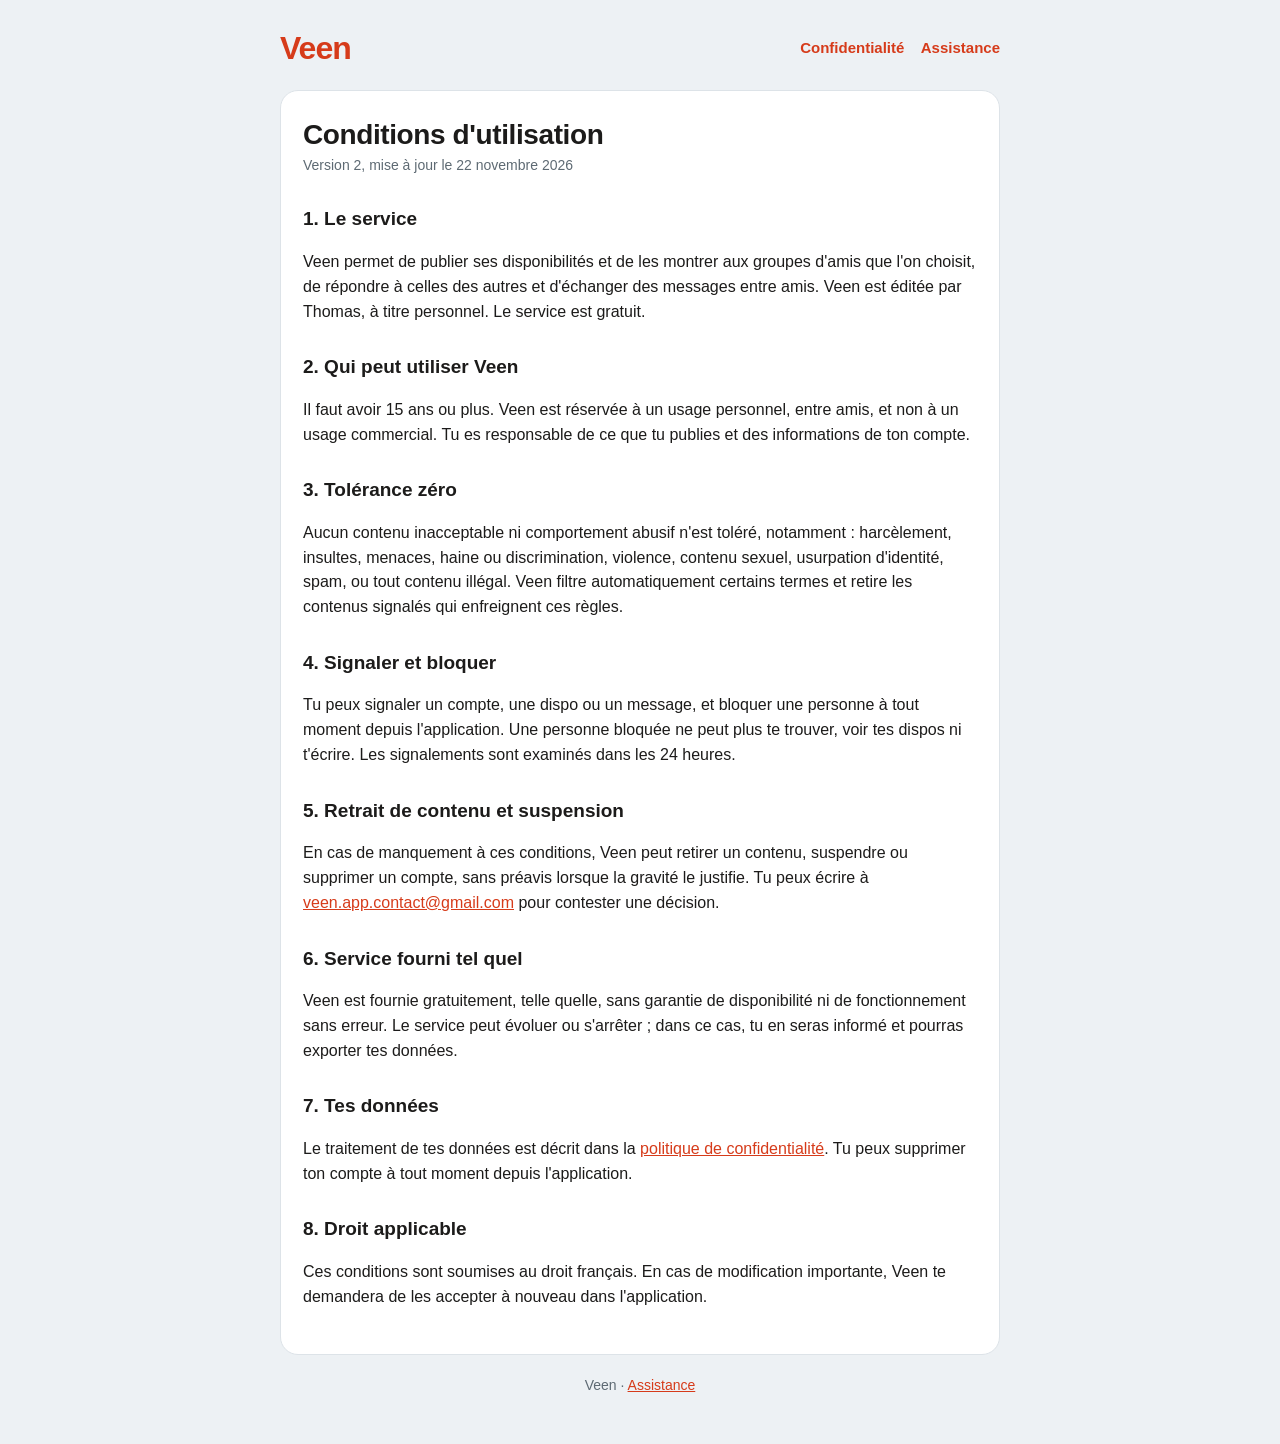
==== conditions/index.html @ 0454ae04 "Politique de confidentialité, conditions d'utilisation et assistance (jalon 9.4)" ====
<!doctype html>
<html lang="fr">
  <head>
    <meta charset="utf-8" />
    <meta name="viewport" content="width=device-width, initial-scale=1, viewport-fit=cover" />
    <!-- Aucune ressource externe, aucun traceur : seuls le style et le script de ce site. -->
    <meta
      http-equiv="Content-Security-Policy"
      content="default-src 'none'; style-src 'self'; script-src 'self'; base-uri 'none'; form-action 'none'"
    />
    <meta name="referrer" content="no-referrer" />
    <meta name="theme-color" content="#EDF1F4" />
    <title>Conditions d'utilisation · Veen</title>
    <link rel="stylesheet" href="/legal.css" />
    <script src="/legal.js" defer></script>
  </head>
  <body>
    <header>
      <a class="brand" href="/">Veen</a>
      <nav>
        <a href="/confidentialite/">Confidentialité</a>
        <a href="/assistance/">Assistance</a>
      </nav>
    </header>
    <main>
      <h1>Conditions d'utilisation</h1>
      <p class="updated">Version 2, mise à jour le 22 novembre 2026</p>

      <h2>1. Le service</h2>
      <p>
        Veen permet de publier ses disponibilités et de les montrer aux groupes d'amis que l'on
        choisit, de répondre à celles des autres et d'échanger des messages entre amis. Veen est
        éditée par <span data-editor-name>l'éditeur de Veen</span>, à titre personnel. Le service
        est gratuit.
      </p>

      <h2>2. Qui peut utiliser Veen</h2>
      <p>
        Il faut avoir 15 ans ou plus. Veen est réservée à un usage personnel, entre amis, et non
        à un usage commercial. Tu es responsable de ce que tu publies et des informations de ton
        compte.
      </p>

      <h2>3. Tolérance zéro</h2>
      <p>
        Aucun contenu inacceptable ni comportement abusif n'est toléré, notamment : harcèlement,
        insultes, menaces, haine ou discrimination, violence, contenu sexuel, usurpation
        d'identité, spam, ou tout contenu illégal. Veen filtre automatiquement certains termes et
        retire les contenus signalés qui enfreignent ces règles.
      </p>

      <h2>4. Signaler et bloquer</h2>
      <p>
        Tu peux signaler un compte, une dispo ou un message, et bloquer une personne à tout
        moment depuis l'application. Une personne bloquée ne peut plus te trouver, voir tes dispos
        ni t'écrire. Les signalements sont examinés dans les 24 heures.
      </p>

      <h2>5. Retrait de contenu et suspension</h2>
      <p>
        En cas de manquement à ces conditions, Veen peut retirer un contenu, suspendre ou
        supprimer un compte, sans préavis lorsque la gravité le justifie. Tu peux écrire à
        <a href="mailto:veen.app.contact@gmail.com">veen.app.contact@gmail.com</a> pour contester
        une décision.
      </p>

      <h2>6. Service fourni tel quel</h2>
      <p>
        Veen est fournie gratuitement, telle quelle, sans garantie de disponibilité ni de
        fonctionnement sans erreur. Le service peut évoluer ou s'arrêter ; dans ce cas, tu en
        seras informé et pourras exporter tes données.
      </p>

      <h2>7. Tes données</h2>
      <p>
        Le traitement de tes données est décrit dans la
        <a href="/confidentialite/">politique de confidentialité</a>. Tu peux supprimer ton compte
        à tout moment depuis l'application.
      </p>

      <h2>8. Droit applicable</h2>
      <p>
        Ces conditions sont soumises au droit français. En cas de modification importante, Veen te
        demandera de les accepter à nouveau dans l'application.
      </p>
    </main>
    <footer>Veen · <a href="/assistance/">Assistance</a></footer>
  </body>
</html>
---- legal.css ----
/* Pages légales et assistance de Veen (jalon 9.4). Identité « Braise » : fond Brume, texte blanc
   sur l'orange. Aucune ressource externe. */
:root {
  --brume: #edf1f4;
  --card: #ffffff;
  --ink: #1c1b1a;
  --muted: #5e6a73;
  --line: #dde3e8;
  --braise: #ff5a36;
  --braise-strong: #d63b1a;
  --on-braise: #ffffff;
}
* {
  box-sizing: border-box;
}
body {
  margin: 0;
  padding: 24px 16px 48px;
  background: var(--brume);
  color: var(--ink);
  font-family: -apple-system, BlinkMacSystemFont, 'Helvetica Neue', Helvetica, Arial, sans-serif;
  font-size: 16px;
  line-height: 1.55;
  -webkit-text-size-adjust: 100%;
}
header,
main,
footer {
  max-width: 720px;
  margin: 0 auto;
}
header {
  display: flex;
  align-items: center;
  justify-content: space-between;
  gap: 12px;
  margin-bottom: 16px;
}
.brand {
  font-size: 32px;
  font-weight: 800;
  letter-spacing: -1px;
  color: var(--braise-strong);
  text-decoration: none;
}
nav a {
  color: var(--braise-strong);
  font-weight: 600;
  text-decoration: none;
  margin-left: 12px;
  font-size: 15px;
}
main {
  background: var(--card);
  border: 1px solid var(--line);
  border-radius: 18px;
  padding: 28px 22px;
}
h1 {
  font-size: 28px;
  font-weight: 800;
  letter-spacing: -0.4px;
  line-height: 1.15;
  margin: 0 0 4px;
}
h2 {
  font-size: 19px;
  font-weight: 700;
  margin: 28px 0 8px;
}
h3 {
  font-size: 16px;
  font-weight: 700;
  margin: 18px 0 4px;
}
.updated {
  color: var(--muted);
  font-size: 14px;
  margin: 0 0 20px;
}
a {
  color: var(--braise-strong);
}
ul {
  padding-left: 20px;
}
li {
  margin: 4px 0;
}
table {
  width: 100%;
  border-collapse: collapse;
  font-size: 15px;
}
th,
td {
  text-align: left;
  vertical-align: top;
  padding: 8px 6px;
  border-bottom: 1px solid var(--line);
}
.button {
  display: inline-flex;
  align-items: center;
  justify-content: center;
  min-height: 48px;
  padding: 0 20px;
  border-radius: 16px;
  background: var(--braise);
  color: var(--on-braise);
  font-weight: 700;
  text-decoration: none;
}
footer {
  color: var(--muted);
  font-size: 14px;
  text-align: center;
  margin-top: 20px;
}
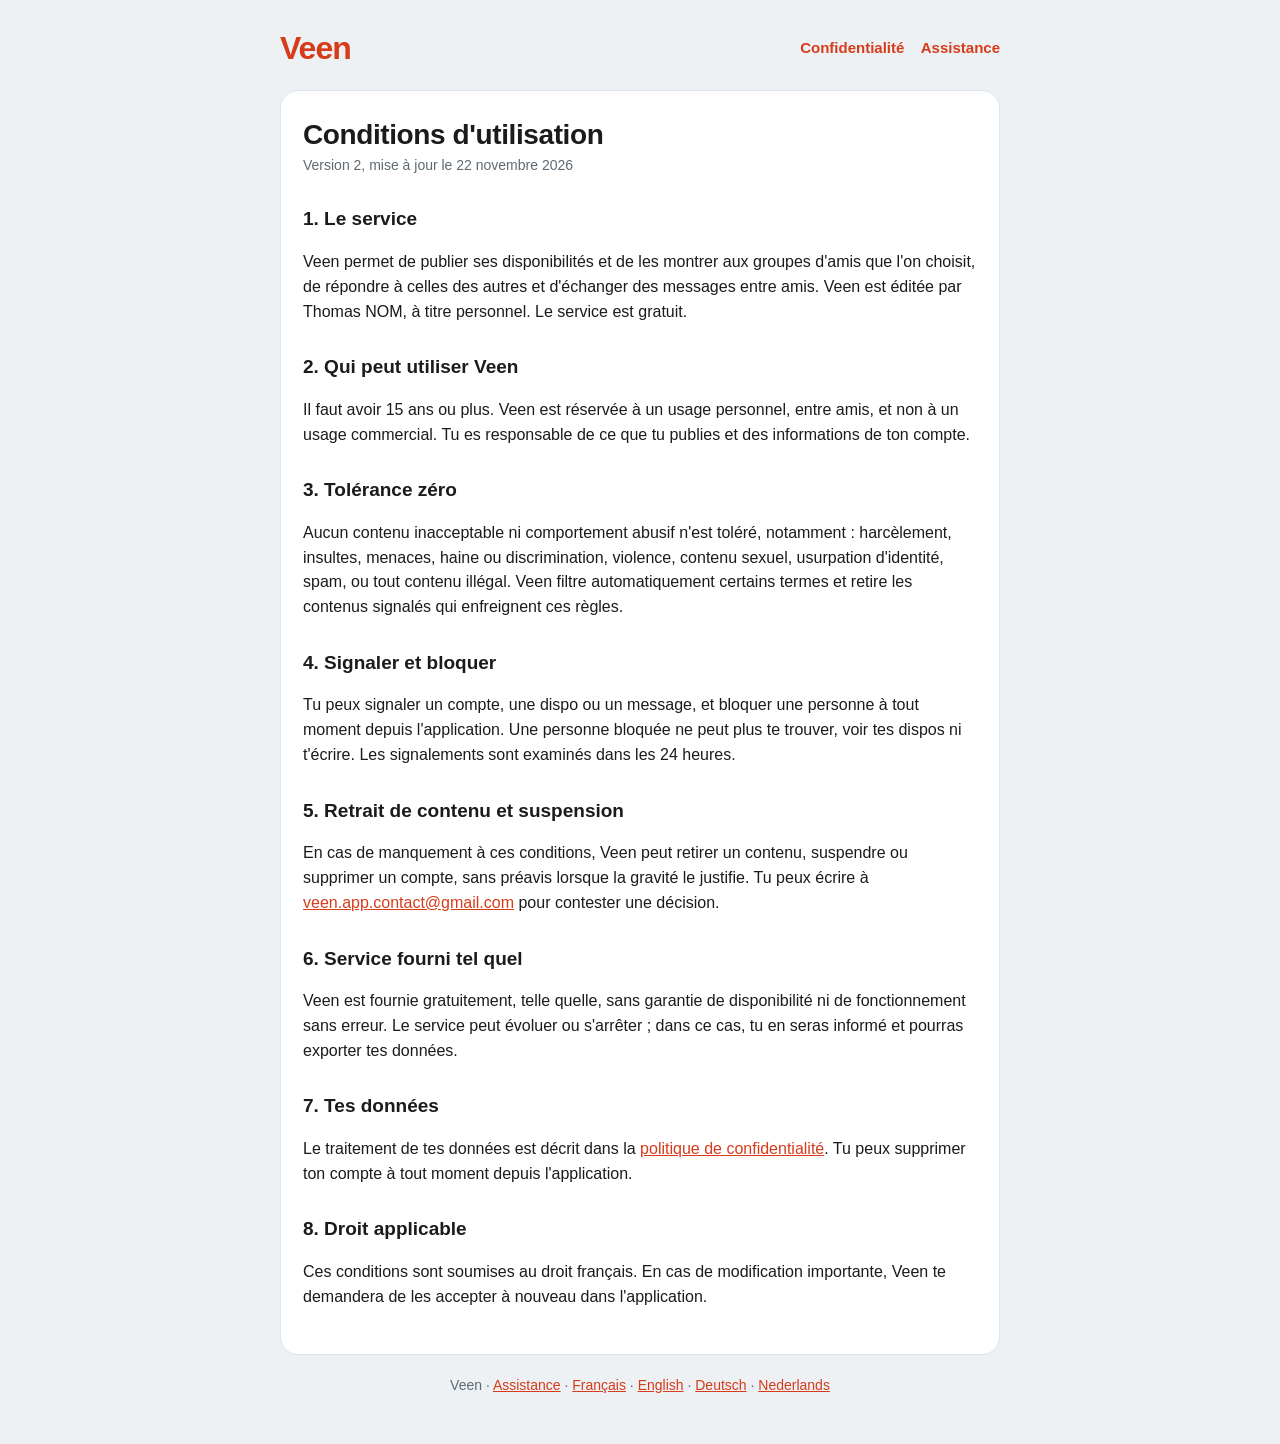
==== commit e77e3cab: "Pages légales et assistance en anglais, allemand et néerlandais (jalon 10.7) Co-Authored-By: Claude " ====
--- a/conditions/index.html
+++ b/conditions/index.html
@@ -84,6 +84,6 @@
         demandera de les accepter à nouveau dans l'application.
       </p>
     </main>
-    <footer>Veen · <a href="/assistance/">Assistance</a></footer>
+    <footer>Veen · <a href="/assistance/">Assistance</a> · <a href="/confidentialite/" hreflang="fr">Français</a> · <a href="/en/privacy/" hreflang="en">English</a> · <a href="/de/privacy/" hreflang="de">Deutsch</a> · <a href="/nl/privacy/" hreflang="nl">Nederlands</a></footer>
   </body>
 </html>
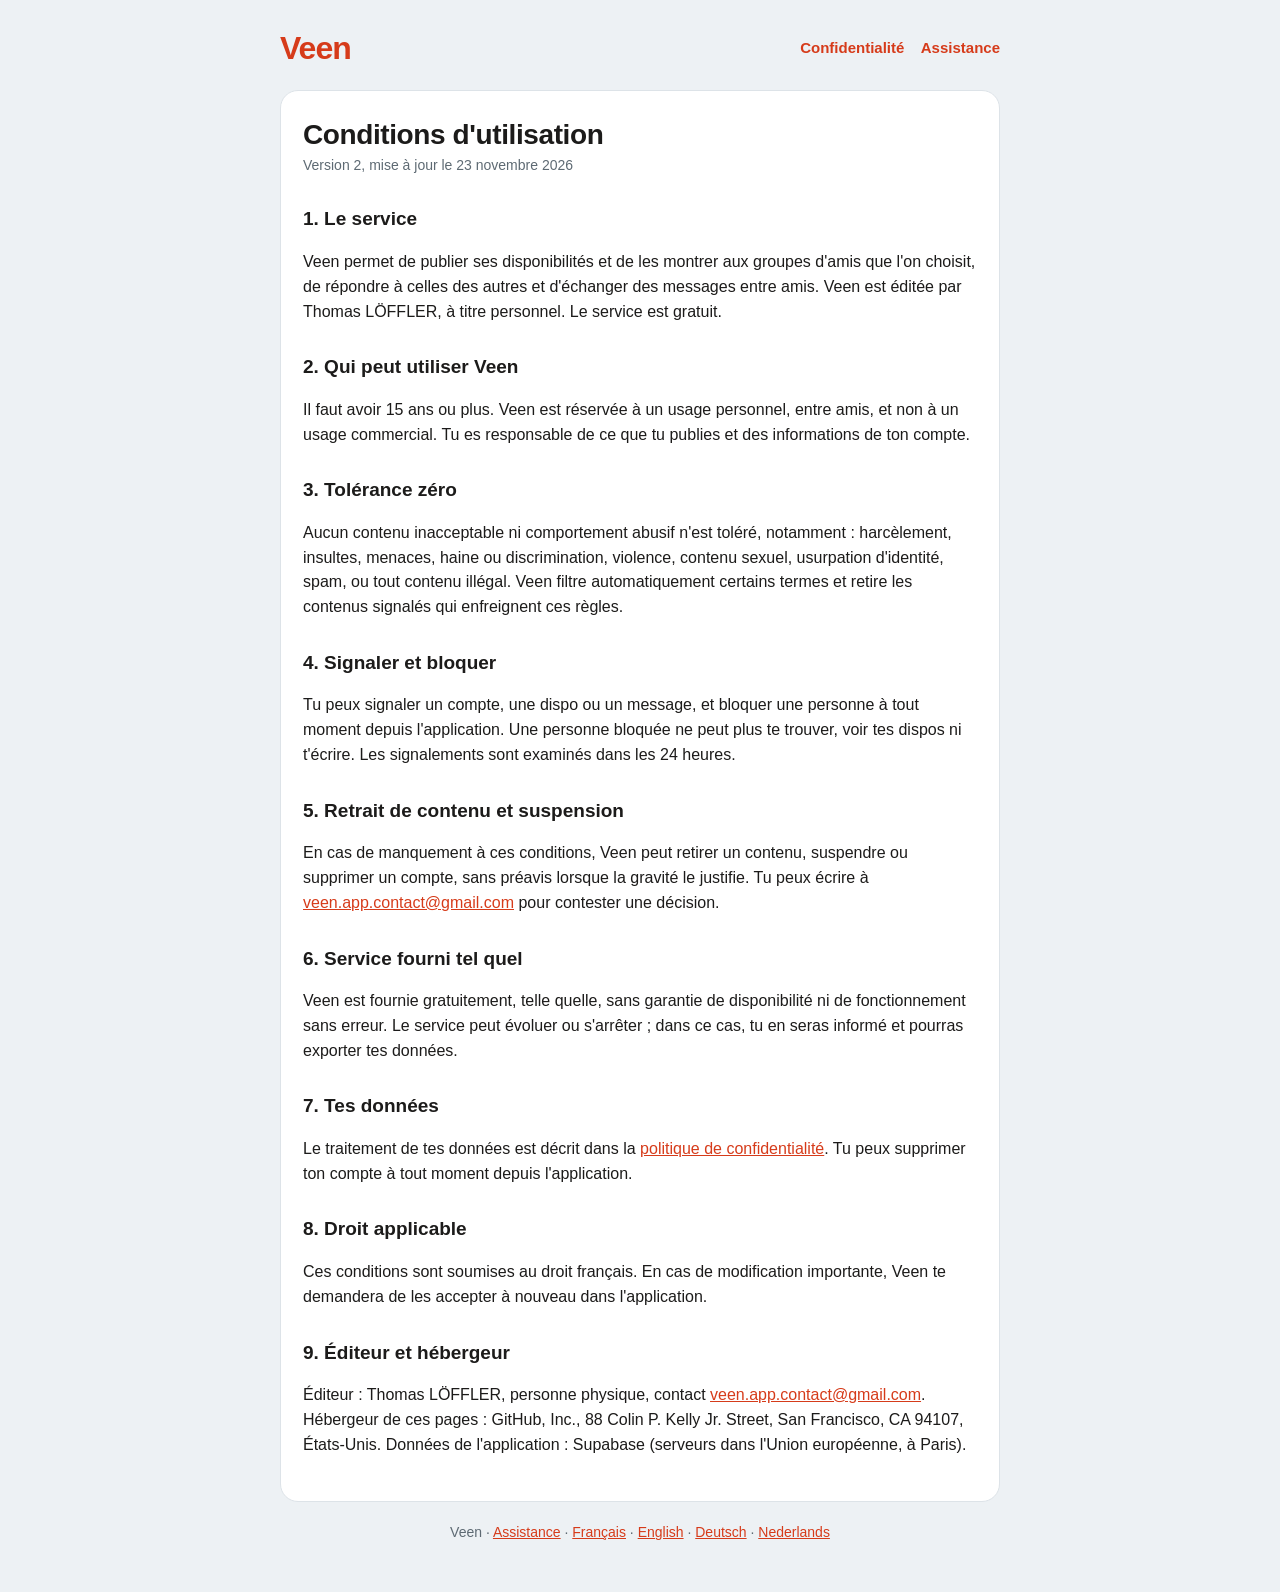
==== commit 36ec1430: "Nom de l'éditeur écrit en dur, hébergeur GitHub, Inc., langue du compte, mesure d'usage retirée (aud" ====
--- a/conditions/index.html
+++ b/conditions/index.html
@@ -3,16 +3,15 @@
   <head>
     <meta charset="utf-8" />
     <meta name="viewport" content="width=device-width, initial-scale=1, viewport-fit=cover" />
-    <!-- Aucune ressource externe, aucun traceur : seuls le style et le script de ce site. -->
+    <!-- Aucune ressource externe, aucun traceur : seul le style de ce site. -->
     <meta
       http-equiv="Content-Security-Policy"
-      content="default-src 'none'; style-src 'self'; script-src 'self'; base-uri 'none'; form-action 'none'"
+      content="default-src 'none'; style-src 'self'; base-uri 'none'; form-action 'none'"
     />
     <meta name="referrer" content="no-referrer" />
     <meta name="theme-color" content="#EDF1F4" />
     <title>Conditions d'utilisation · Veen</title>
     <link rel="stylesheet" href="/legal.css" />
-    <script src="/legal.js" defer></script>
   </head>
   <body>
     <header>
@@ -24,13 +23,13 @@
     </header>
     <main>
       <h1>Conditions d'utilisation</h1>
-      <p class="updated">Version 2, mise à jour le 22 novembre 2026</p>
+      <p class="updated">Version 2, mise à jour le 23 novembre 2026</p>
 
       <h2>1. Le service</h2>
       <p>
         Veen permet de publier ses disponibilités et de les montrer aux groupes d'amis que l'on
         choisit, de répondre à celles des autres et d'échanger des messages entre amis. Veen est
-        éditée par <span data-editor-name>l'éditeur de Veen</span>, à titre personnel. Le service
+        éditée par Thomas LÖFFLER, à titre personnel. Le service
         est gratuit.
       </p>
 
@@ -83,6 +82,15 @@
         Ces conditions sont soumises au droit français. En cas de modification importante, Veen te
         demandera de les accepter à nouveau dans l'application.
       </p>
+
+      <h2>9. Éditeur et hébergeur</h2>
+      <p>
+        Éditeur : Thomas LÖFFLER, personne physique, contact
+        <a href="mailto:veen.app.contact@gmail.com">veen.app.contact@gmail.com</a>. Hébergeur de
+        ces pages : GitHub, Inc., 88 Colin P. Kelly Jr. Street, San Francisco, CA 94107,
+        États-Unis. Données de l'application : Supabase (serveurs dans l'Union européenne, à
+        Paris).
+      </p>
     </main>
     <footer>Veen · <a href="/assistance/">Assistance</a> · <a href="/confidentialite/" hreflang="fr">Français</a> · <a href="/en/privacy/" hreflang="en">English</a> · <a href="/de/privacy/" hreflang="de">Deutsch</a> · <a href="/nl/privacy/" hreflang="nl">Nederlands</a></footer>
   </body>
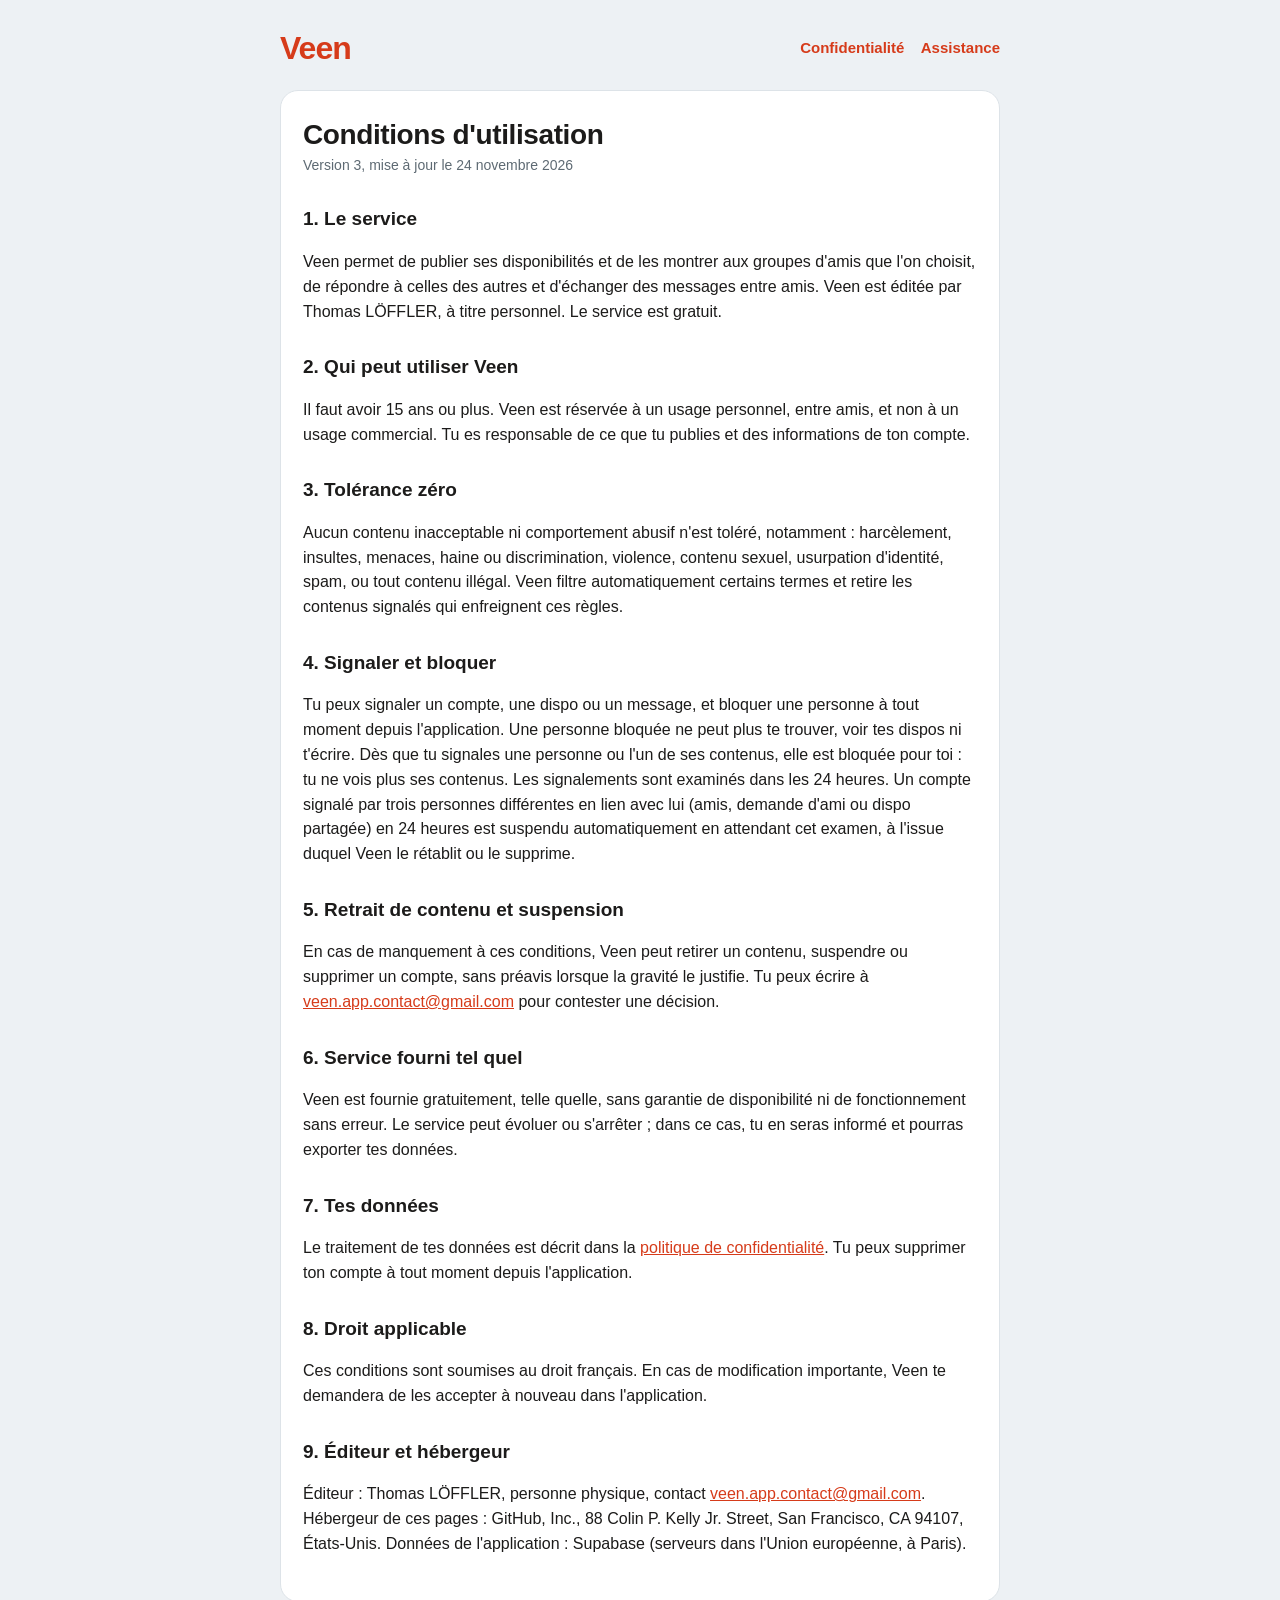
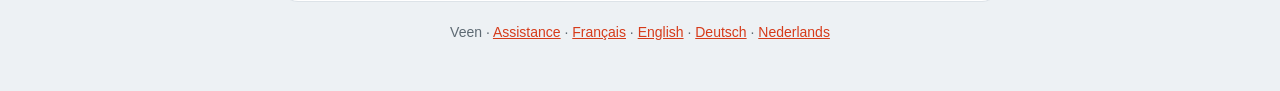
==== commit d7d820fa: "Conditions version 3 : blocage au signalement et suspension automatique après 3 signalements en 24 h" ====
--- a/conditions/index.html
+++ b/conditions/index.html
@@ -23,7 +23,7 @@
     </header>
     <main>
       <h1>Conditions d'utilisation</h1>
-      <p class="updated">Version 2, mise à jour le 23 novembre 2026</p>
+      <p class="updated">Version 3, mise à jour le 24 novembre 2026</p>
 
       <h2>1. Le service</h2>
       <p>
@@ -52,7 +52,11 @@
       <p>
         Tu peux signaler un compte, une dispo ou un message, et bloquer une personne à tout
         moment depuis l'application. Une personne bloquée ne peut plus te trouver, voir tes dispos
-        ni t'écrire. Les signalements sont examinés dans les 24 heures.
+        ni t'écrire. Dès que tu signales une personne ou l'un de ses contenus, elle est bloquée
+        pour toi : tu ne vois plus ses contenus. Les signalements sont examinés dans les 24 heures.
+        Un compte signalé par trois personnes différentes en lien avec lui (amis, demande d'ami
+        ou dispo partagée) en 24 heures est suspendu automatiquement en attendant cet examen, à
+        l'issue duquel Veen le rétablit ou le supprime.
       </p>
 
       <h2>5. Retrait de contenu et suspension</h2>
